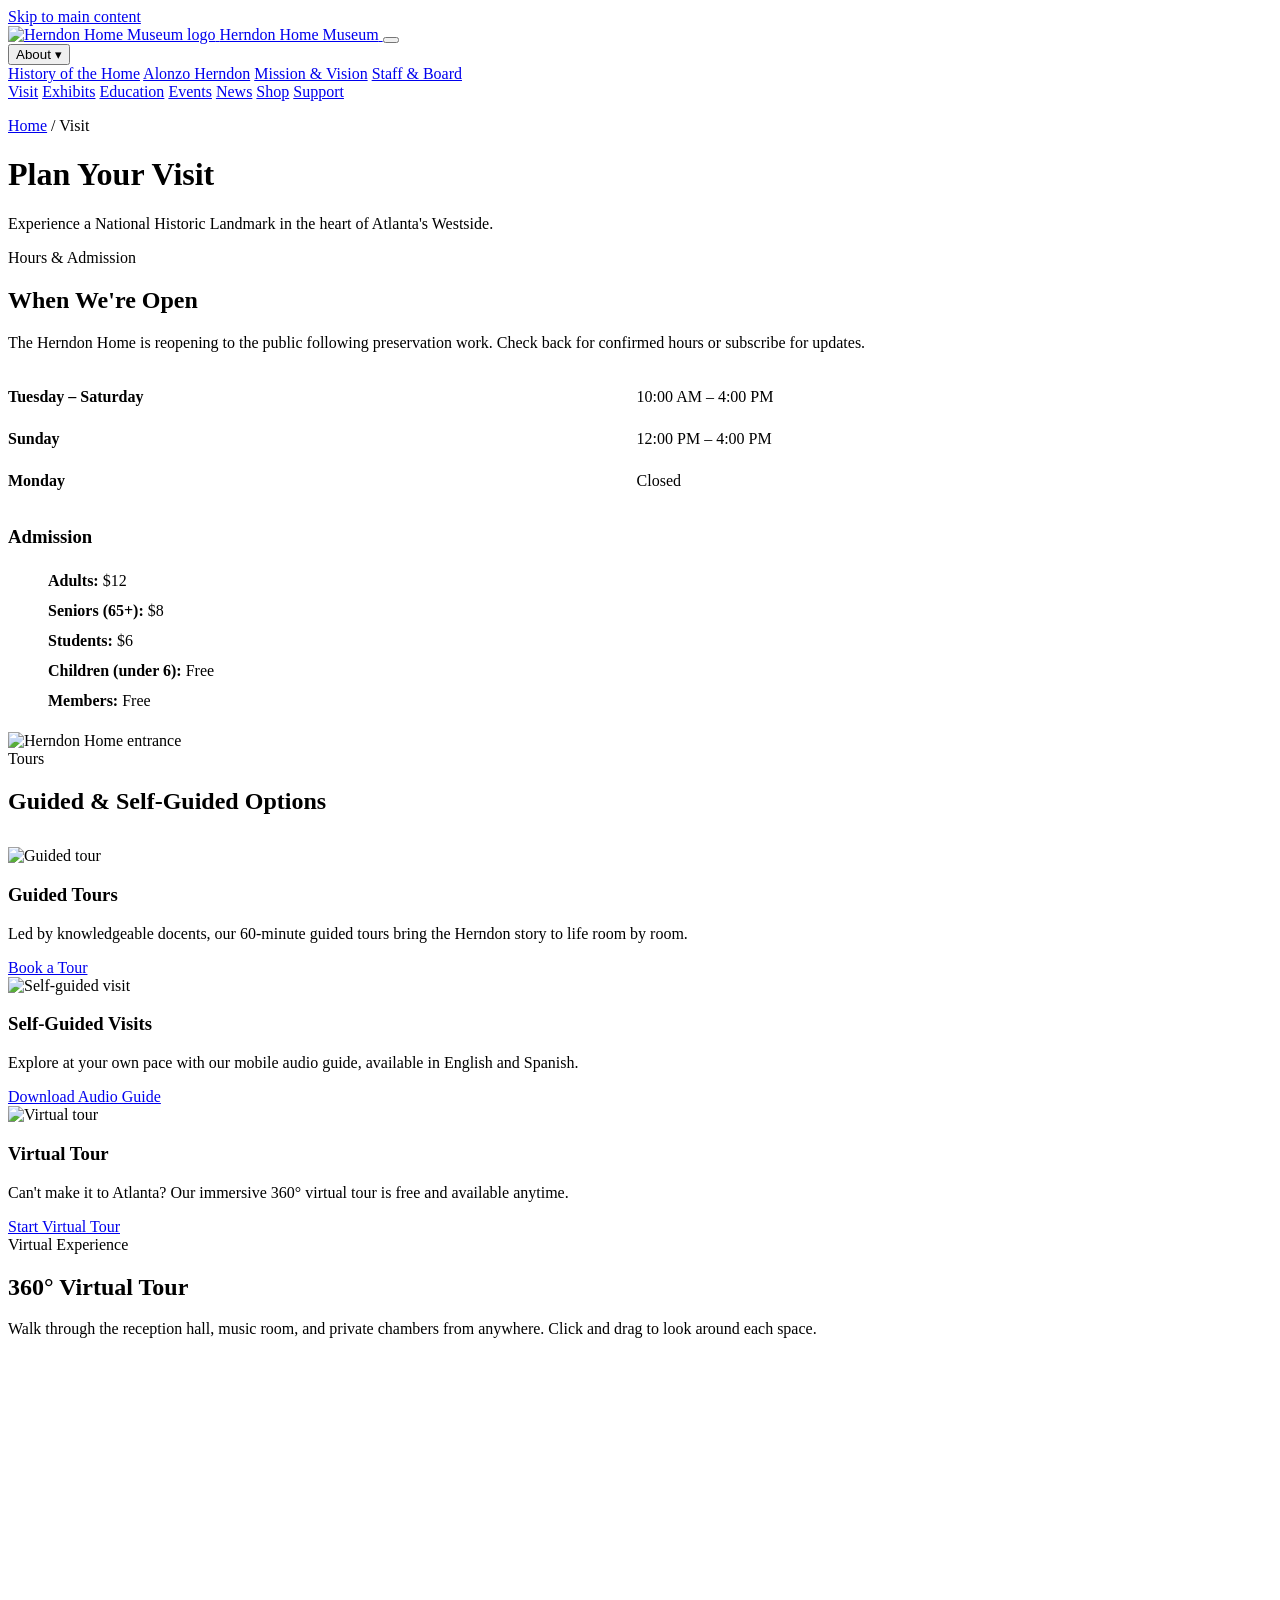
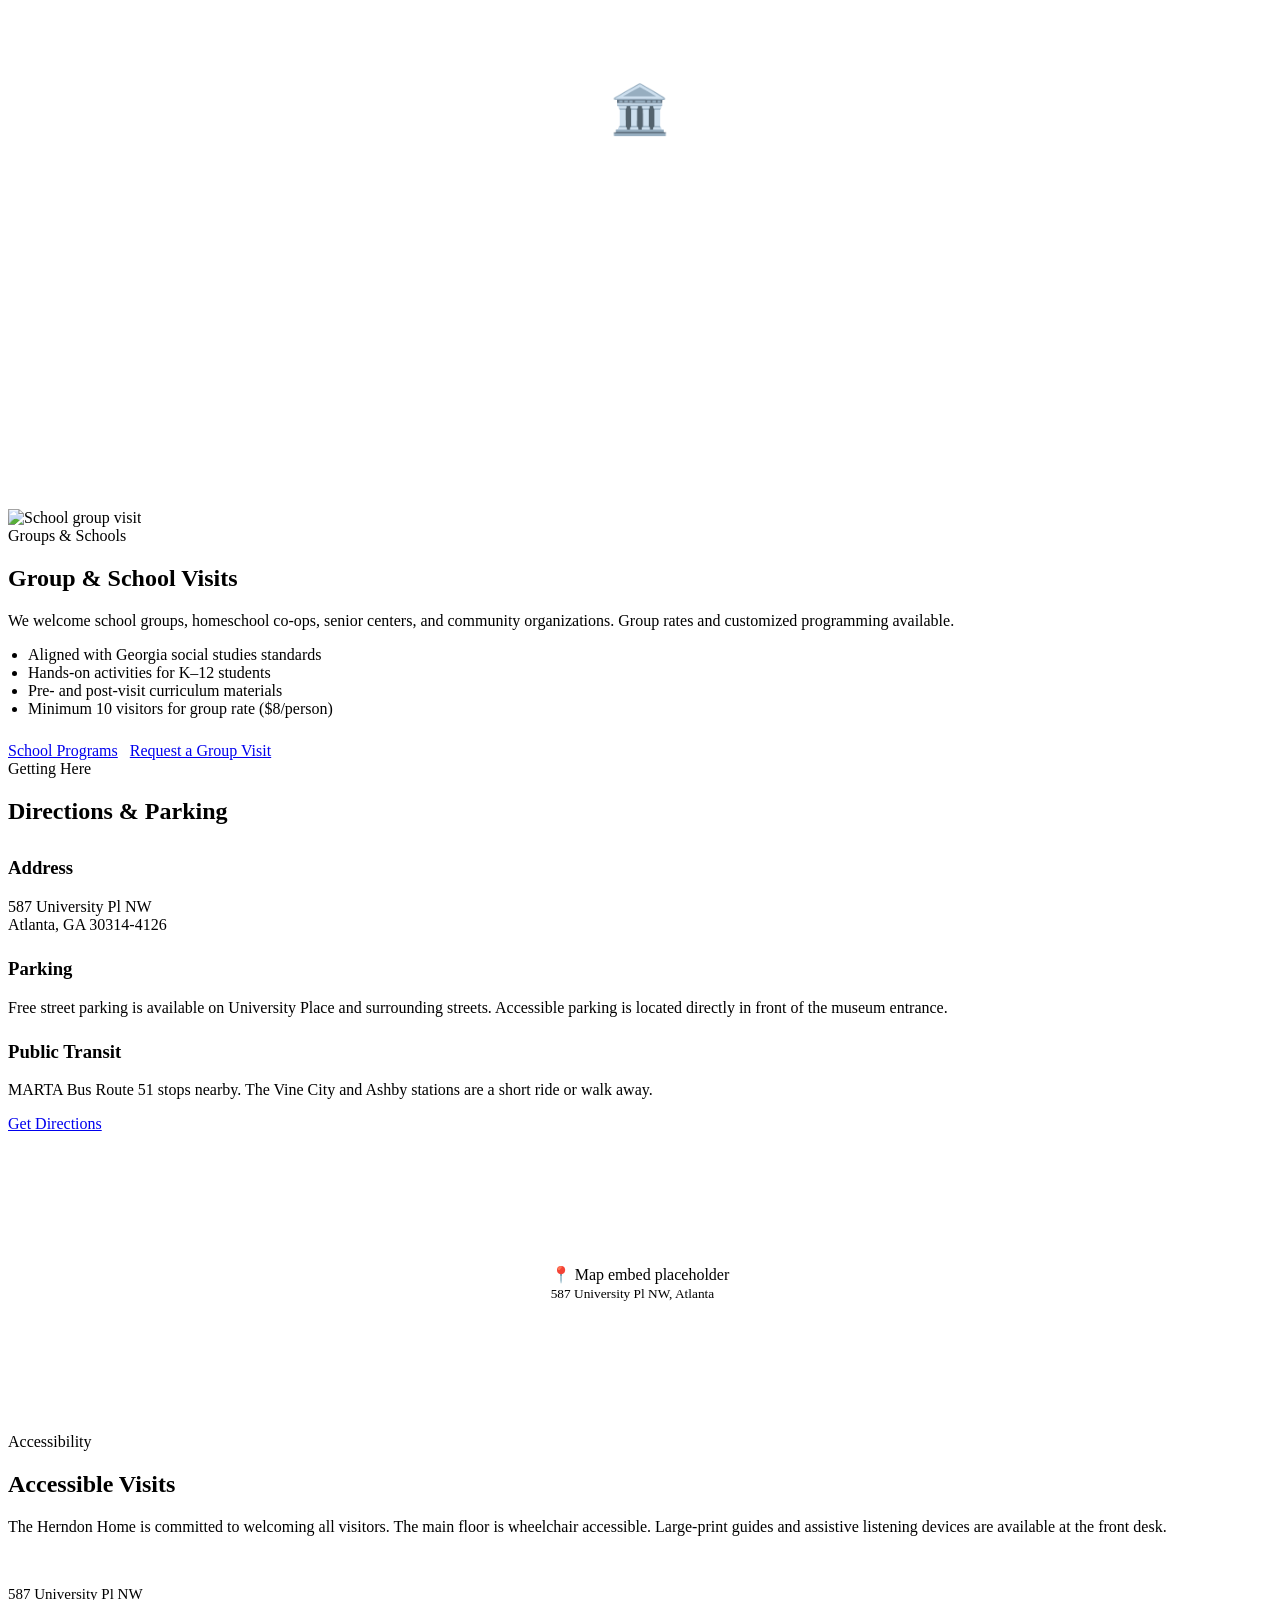
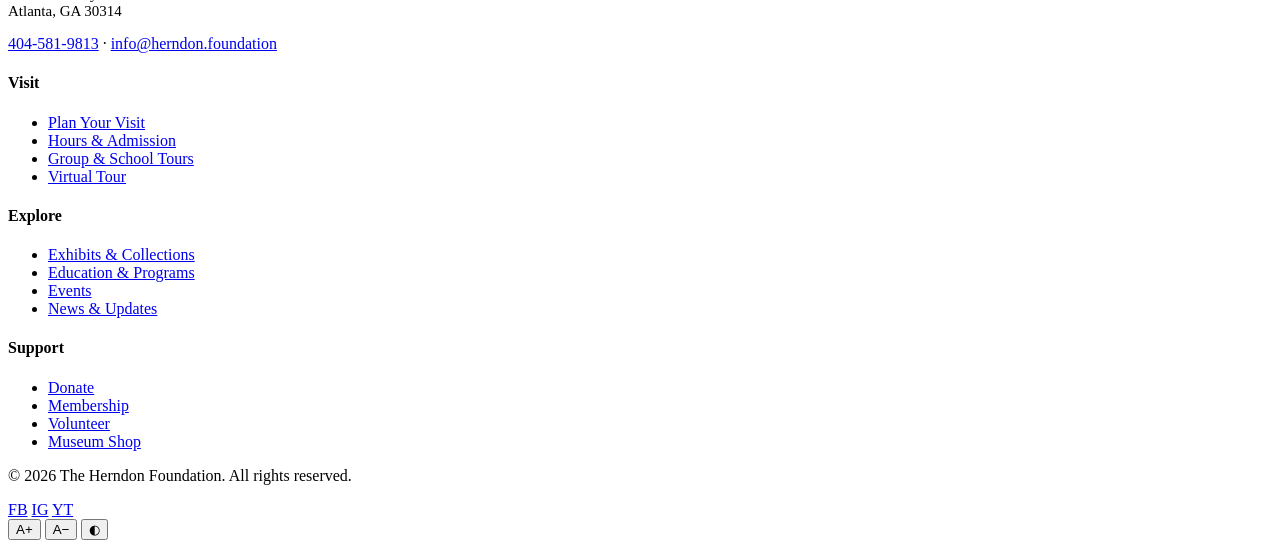
==== visit.html @ 499e90d8 "Add files via upload" ====
<!DOCTYPE html>
<html lang="en">
<head>
  <meta charset="UTF-8">
  <meta name="viewport" content="width=device-width, initial-scale=1.0">
  <meta name="description" content="Plan your visit to the Herndon Home Museum — hours, tours, directions, and group visit information.">
  <title>Plan Your Visit | Herndon Home Museum</title>
  <link rel="preconnect" href="https://fonts.googleapis.com">
  <link rel="preconnect" href="https://fonts.gstatic.com" crossorigin>
  <link href="https://fonts.googleapis.com/css2?family=Playfair+Display:wght@500;600;700&family=Source+Sans+3:wght@400;500;600;700&display=swap" rel="stylesheet">
  <link rel="stylesheet" href="css/style.css">
  <link rel="icon" href="images/logocopy.png" type="image/png">
</head>
<body>
  <a href="#main" class="skip-link">Skip to main content</a>

  <header class="site-header">
    <div class="container header-inner">
      <a href="index.html" class="logo">
        <img src="images/logocopy.png" alt="Herndon Home Museum logo">
        <span>Herndon Home Museum</span>
      </a>
      <button class="menu-toggle" aria-label="Open menu" aria-expanded="false">
        <span></span><span></span><span></span>
      </button>
      <nav class="main-nav" aria-label="Main navigation">
        <div class="nav-dropdown">
          <button aria-haspopup="true">About ▾</button>
          <div class="nav-dropdown-menu">
            <a href="about-history.html">History of the Home</a>
            <a href="about-alonzo.html">Alonzo Herndon</a>
            <a href="about-mission.html">Mission &amp; Vision</a>
            <a href="about-staff.html">Staff &amp; Board</a>
          </div>
        </div>
        <a href="visit.html" class="active">Visit</a>
        <a href="exhibits.html">Exhibits</a>
        <a href="education.html">Education</a>
        <a href="events.html">Events</a>
        <a href="news.html">News</a>
        <a href="shop.html">Shop</a>
        <a href="support.html" class="btn-donate">Support</a>
      </nav>
    </div>
  </header>

  <main id="main">
    <div class="page-hero">
      <div class="container">
        <p class="breadcrumb"><a href="index.html">Home</a> / Visit</p>
        <h1>Plan Your Visit</h1>
        <p>Experience a National Historic Landmark in the heart of Atlanta's Westside.</p>
      </div>
    </div>

    <section id="hours">
      <div class="container grid-2">
        <div>
          <span class="section-label">Hours &amp; Admission</span>
          <h2>When We're Open</h2>
          <p style="margin-bottom: 1.5rem;">The Herndon Home is reopening to the public following preservation work. Check back for confirmed hours or subscribe for updates.</p>
          <table style="width: 100%; border-collapse: collapse; margin-bottom: 1.5rem;">
            <tr style="border-bottom: 1px solid var(--cream-dark);">
              <td style="padding: 0.75rem 0; font-weight: 600;">Tuesday – Saturday</td>
              <td style="padding: 0.75rem 0;">10:00 AM – 4:00 PM</td>
            </tr>
            <tr style="border-bottom: 1px solid var(--cream-dark);">
              <td style="padding: 0.75rem 0; font-weight: 600;">Sunday</td>
              <td style="padding: 0.75rem 0;">12:00 PM – 4:00 PM</td>
            </tr>
            <tr>
              <td style="padding: 0.75rem 0; font-weight: 600;">Monday</td>
              <td style="padding: 0.75rem 0;">Closed</td>
            </tr>
          </table>
          <h3>Admission</h3>
          <ul style="list-style: none; margin-top: 0.75rem;">
            <li style="padding: 0.375rem 0;"><strong>Adults:</strong> $12</li>
            <li style="padding: 0.375rem 0;"><strong>Seniors (65+):</strong> $8</li>
            <li style="padding: 0.375rem 0;"><strong>Students:</strong> $6</li>
            <li style="padding: 0.375rem 0;"><strong>Children (under 6):</strong> Free</li>
            <li style="padding: 0.375rem 0;"><strong>Members:</strong> Free</li>
          </ul>
        </div>
        <div>
          <img src="images/doorway.png" alt="Herndon Home entrance" style="border-radius: var(--radius-lg); box-shadow: var(--shadow-lg);">
        </div>
      </div>
    </section>

    <section id="tours">
      <div class="container">
        <span class="section-label">Tours</span>
        <h2>Guided &amp; Self-Guided Options</h2>
        <div class="grid-3" style="margin-top: 2rem;">
          <div class="card">
            <div class="card-image"><img src="images/foyer.png" alt="Guided tour"></div>
            <div class="card-body">
              <h3>Guided Tours</h3>
              <p>Led by knowledgeable docents, our 60-minute guided tours bring the Herndon story to life room by room.</p>
              <a href="#" class="btn btn-secondary" style="width: 100%; justify-content: center;">Book a Tour</a>
            </div>
          </div>
          <div class="card">
            <div class="card-image"><img src="images/livingroom.png" alt="Self-guided visit"></div>
            <div class="card-body">
              <h3>Self-Guided Visits</h3>
              <p>Explore at your own pace with our mobile audio guide, available in English and Spanish.</p>
              <a href="#" class="btn btn-secondary" style="width: 100%; justify-content: center;">Download Audio Guide</a>
            </div>
          </div>
          <div class="card">
            <div class="card-image"><img src="images/musicroom.jpg" alt="Virtual tour"></div>
            <div class="card-body">
              <h3>Virtual Tour</h3>
              <p>Can't make it to Atlanta? Our immersive 360° virtual tour is free and available anytime.</p>
              <a href="#virtual-tour" class="btn btn-secondary" style="width: 100%; justify-content: center;">Start Virtual Tour</a>
            </div>
          </div>
        </div>
      </div>
    </section>

    <section id="virtual-tour" style="background: var(--cream-dark);">
      <div class="container">
        <span class="section-label">Virtual Experience</span>
        <h2>360° Virtual Tour</h2>
        <p class="lead" style="margin-bottom: 2rem;">Walk through the reception hall, music room, and private chambers from anywhere. Click and drag to look around each space.</p>
        <div style="background: var(--charcoal); border-radius: var(--radius-lg); aspect-ratio: 16/9; display: flex; align-items: center; justify-content: center; color: white; text-align: center; padding: 2rem;">
          <div>
            <p style="font-size: 3rem; margin-bottom: 1rem;">🏛️</p>
            <h3 style="color: white; margin-bottom: 0.5rem;">Virtual Tour Coming Soon</h3>
            <p style="opacity: 0.8; max-width: 400px;">We're building an immersive 360° experience. Sign up for updates to be first to explore.</p>
          </div>
        </div>
      </div>
    </section>

    <section id="groups">
      <div class="container grid-2">
        <div>
          <img src="images/diningroom.png" alt="School group visit" style="border-radius: var(--radius-lg); box-shadow: var(--shadow);">
        </div>
        <div>
          <span class="section-label">Groups &amp; Schools</span>
          <h2>Group &amp; School Visits</h2>
          <p style="margin-bottom: 1rem;">We welcome school groups, homeschool co-ops, senior centers, and community organizations. Group rates and customized programming available.</p>
          <ul style="margin-bottom: 1.5rem; padding-left: 1.25rem; color: var(--text-muted);">
            <li>Aligned with Georgia social studies standards</li>
            <li>Hands-on activities for K–12 students</li>
            <li>Pre- and post-visit curriculum materials</li>
            <li>Minimum 10 visitors for group rate ($8/person)</li>
          </ul>
          <a href="education.html" class="btn btn-primary">School Programs</a>
          <a href="mailto:info@herndon.foundation" class="btn btn-secondary" style="margin-left: 0.5rem;">Request a Group Visit</a>
        </div>
      </div>
    </section>

    <section id="directions" style="background: var(--white);">
      <div class="container">
        <span class="section-label">Getting Here</span>
        <h2>Directions &amp; Parking</h2>
        <div class="grid-2" style="margin-top: 2rem;">
          <div>
            <h3>Address</h3>
            <p style="margin: 0.75rem 0 1.5rem;">587 University Pl NW<br>Atlanta, GA 30314-4126</p>
            <h3>Parking</h3>
            <p style="margin: 0.75rem 0 1.5rem; color: var(--text-muted);">Free street parking is available on University Place and surrounding streets. Accessible parking is located directly in front of the museum entrance.</p>
            <h3>Public Transit</h3>
            <p style="color: var(--text-muted);">MARTA Bus Route 51 stops nearby. The Vine City and Ashby stations are a short ride or walk away.</p>
            <a href="https://maps.google.com/?q=587+University+Pl+NW+Atlanta+GA" target="_blank" rel="noopener" class="btn btn-primary" style="margin-top: 1.5rem;">Get Directions</a>
          </div>
          <div style="background: var(--cream-dark); border-radius: var(--radius-lg); min-height: 300px; display: flex; align-items: center; justify-content: center; color: var(--text-muted);">
            <p>📍 Map embed placeholder<br><small>587 University Pl NW, Atlanta</small></p>
          </div>
        </div>
      </div>
    </section>

    <section id="accessibility">
      <div class="container">
        <span class="section-label">Accessibility</span>
        <h2>Accessible Visits</h2>
        <p class="lead">The Herndon Home is committed to welcoming all visitors. The main floor is wheelchair accessible. Large-print guides and assistive listening devices are available at the front desk.</p>
      </div>
    </section>
  </main>

  <footer class="site-footer">
    <div class="container">
      <div class="footer-grid">
        <div>
          <a href="index.html" class="logo" style="color: white; margin-bottom: 1rem;">
            <img src="images/logo.png" alt="" style="height: 40px;">
            <span>Herndon Home Museum</span>
          </a>
          <p style="font-size: 0.9375rem; margin-top: 1rem;">587 University Pl NW<br>Atlanta, GA 30314</p>
          <p style="margin-top: 0.5rem;"><a href="tel:4045819813">404-581-9813</a> · <a href="mailto:info@herndon.foundation">info@herndon.foundation</a></p>
        </div>
        <div>
          <h4>Visit</h4>
          <ul>
            <li><a href="visit.html">Plan Your Visit</a></li>
            <li><a href="visit.html#hours">Hours &amp; Admission</a></li>
            <li><a href="visit.html#groups">Group &amp; School Tours</a></li>
            <li><a href="visit.html#virtual-tour">Virtual Tour</a></li>
          </ul>
        </div>
        <div>
          <h4>Explore</h4>
          <ul>
            <li><a href="exhibits.html">Exhibits &amp; Collections</a></li>
            <li><a href="education.html">Education &amp; Programs</a></li>
            <li><a href="events.html">Events</a></li>
            <li><a href="news.html">News &amp; Updates</a></li>
          </ul>
        </div>
        <div>
          <h4>Support</h4>
          <ul>
            <li><a href="support.html#donate">Donate</a></li>
            <li><a href="support.html#membership">Membership</a></li>
            <li><a href="support.html#volunteer">Volunteer</a></li>
            <li><a href="shop.html">Museum Shop</a></li>
          </ul>
        </div>
      </div>
      <div class="footer-bottom">
        <p>© 2026 The Herndon Foundation. All rights reserved.</p>
        <div class="social-links">
          <a href="#" aria-label="Facebook">FB</a>
          <a href="#" aria-label="Instagram">IG</a>
          <a href="#" aria-label="YouTube">YT</a>
        </div>
      </div>
    </div>
  </footer>

  <div class="a11y-toolbar" aria-label="Accessibility tools">
    <button data-action="font-up" title="Increase text size" aria-label="Increase text size">A+</button>
    <button data-action="font-down" title="Decrease text size" aria-label="Decrease text size">A−</button>
    <button data-action="contrast" title="Toggle contrast" aria-label="Toggle high contrast">◐</button>
  </div>

  <script src="js/main.js"></script>
</body>
</html>
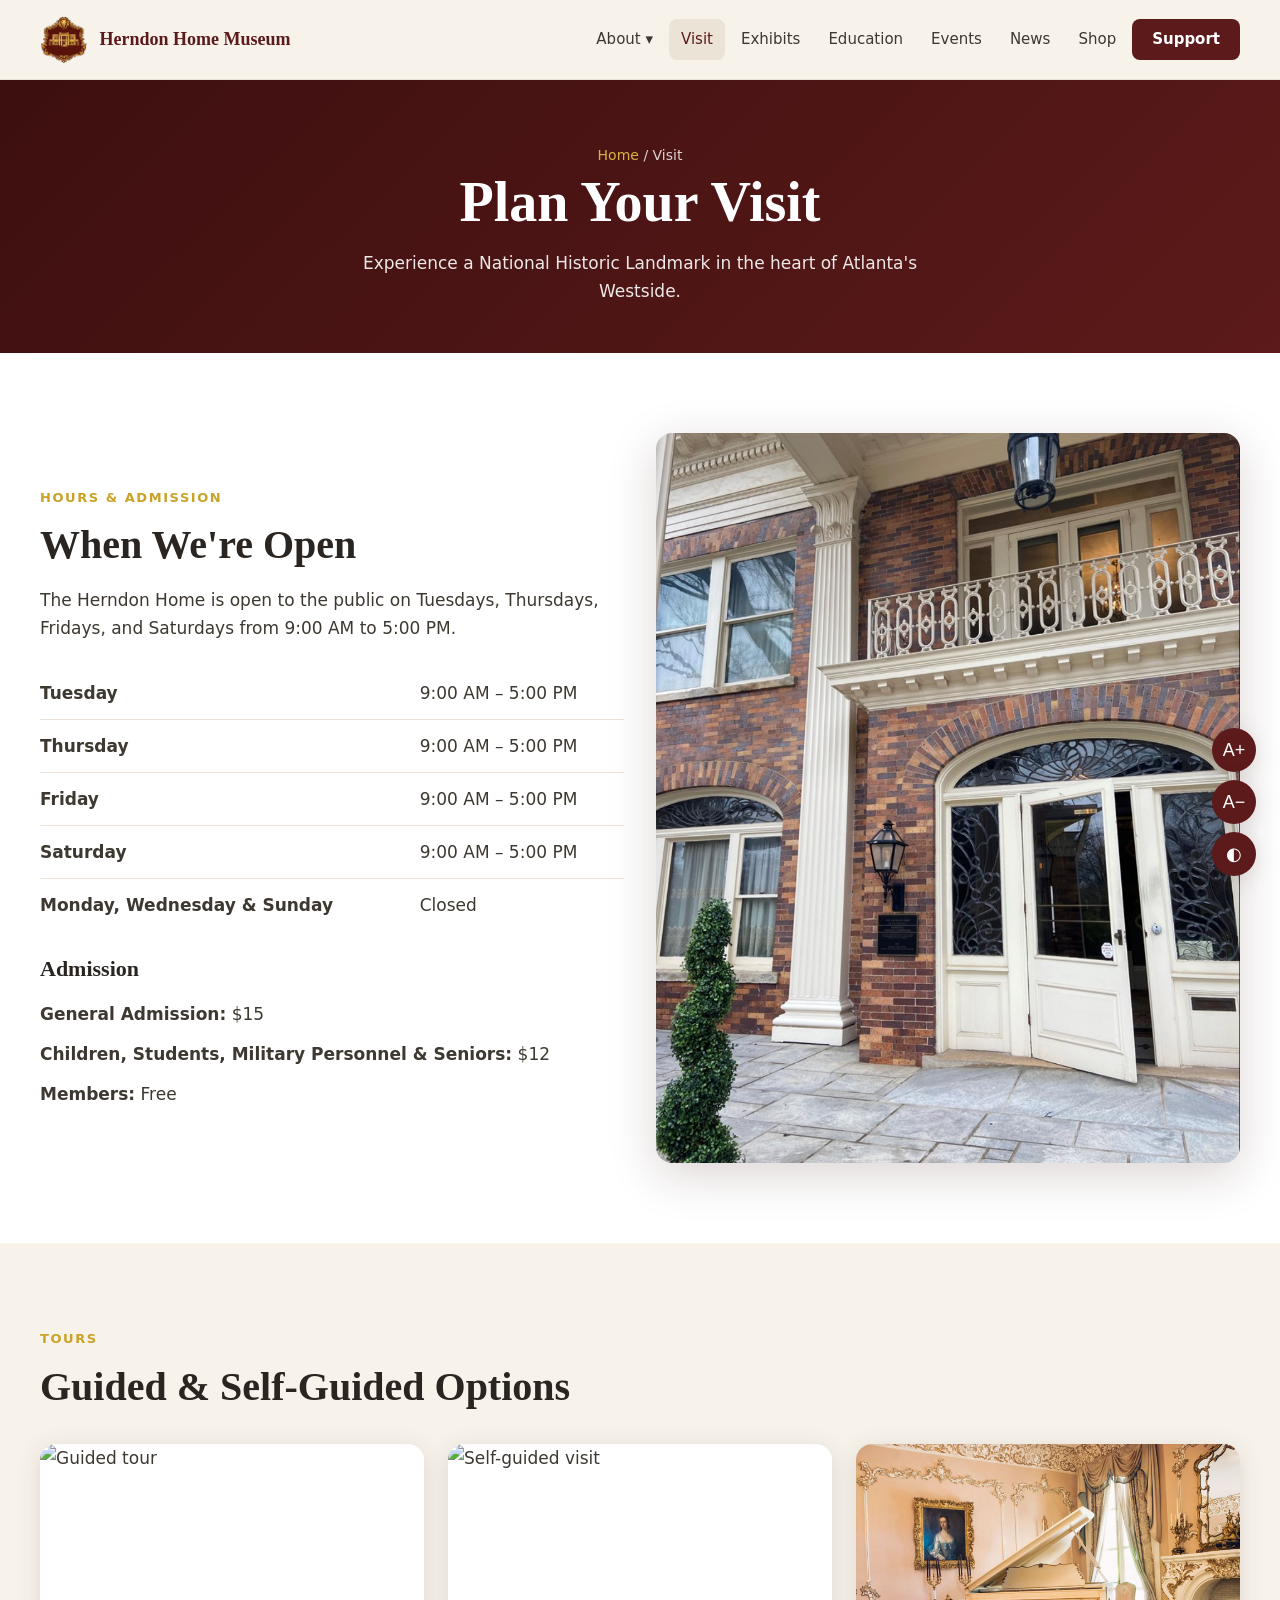
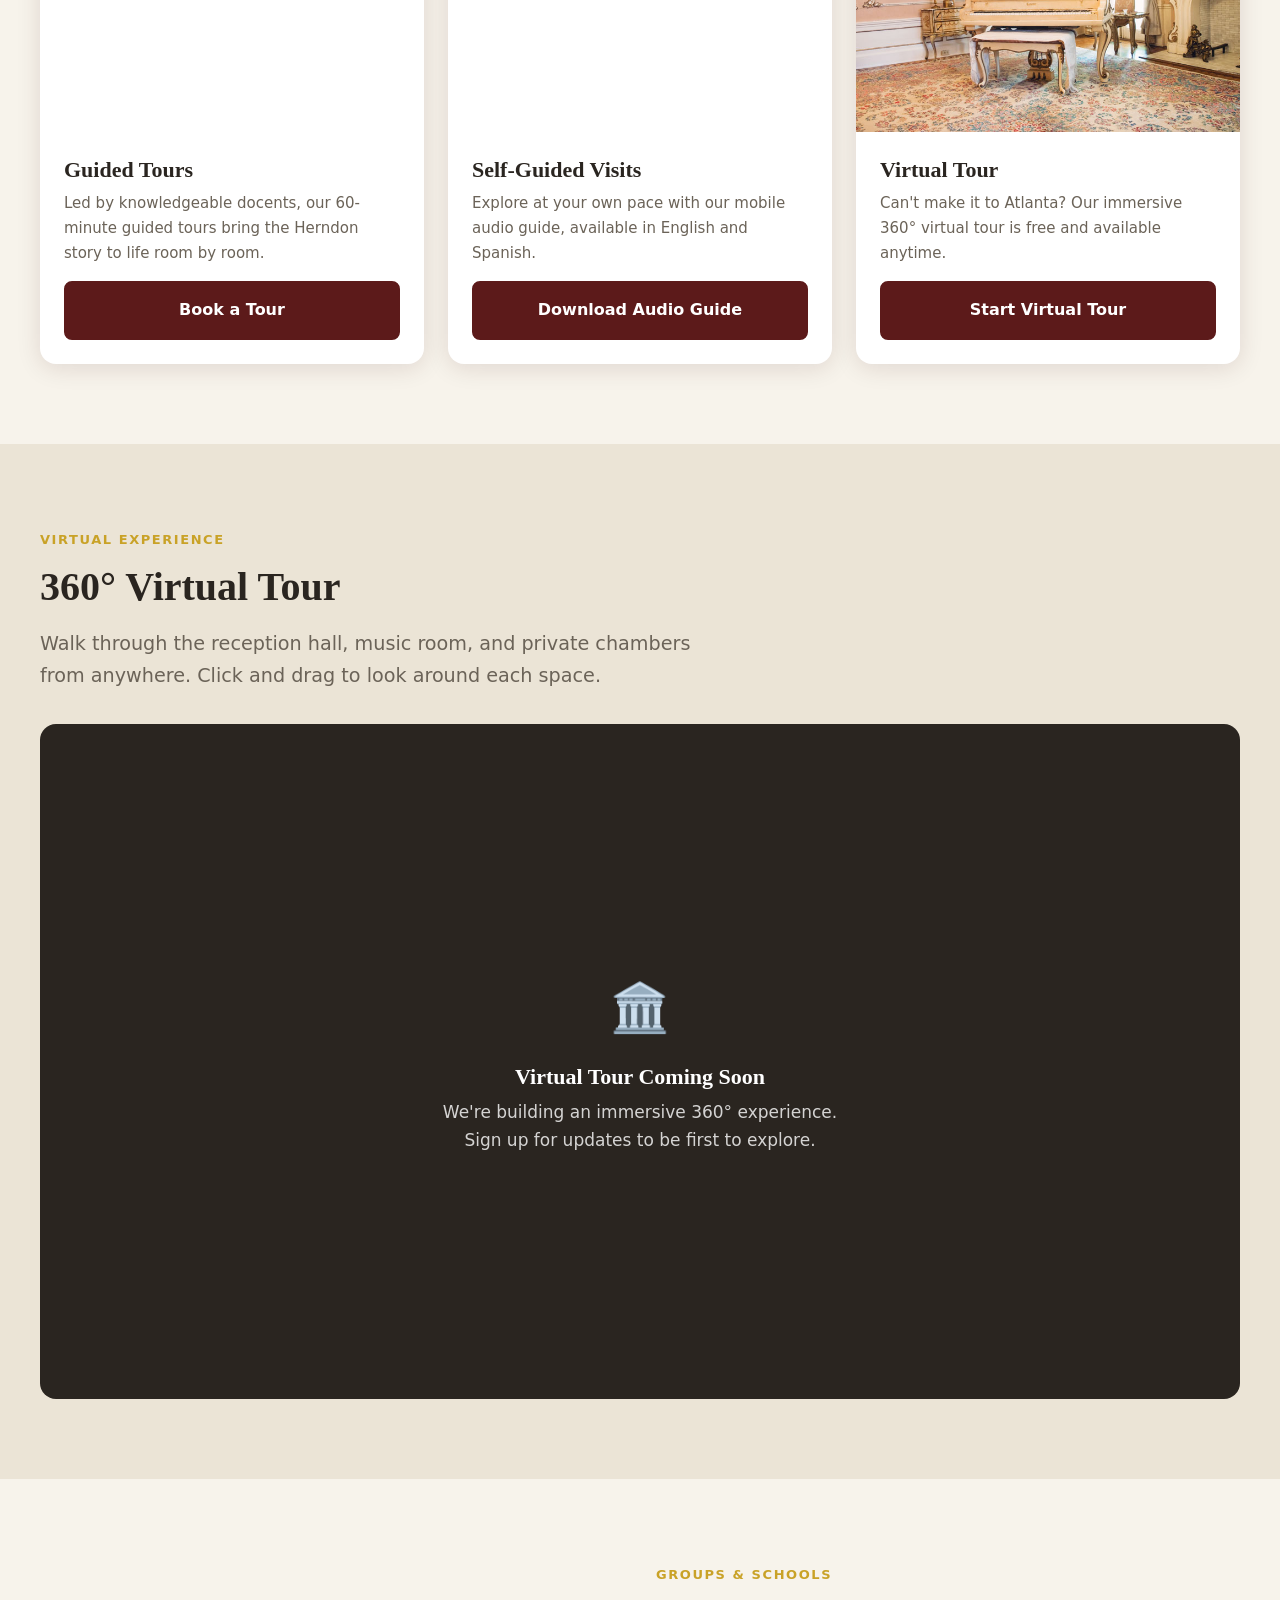
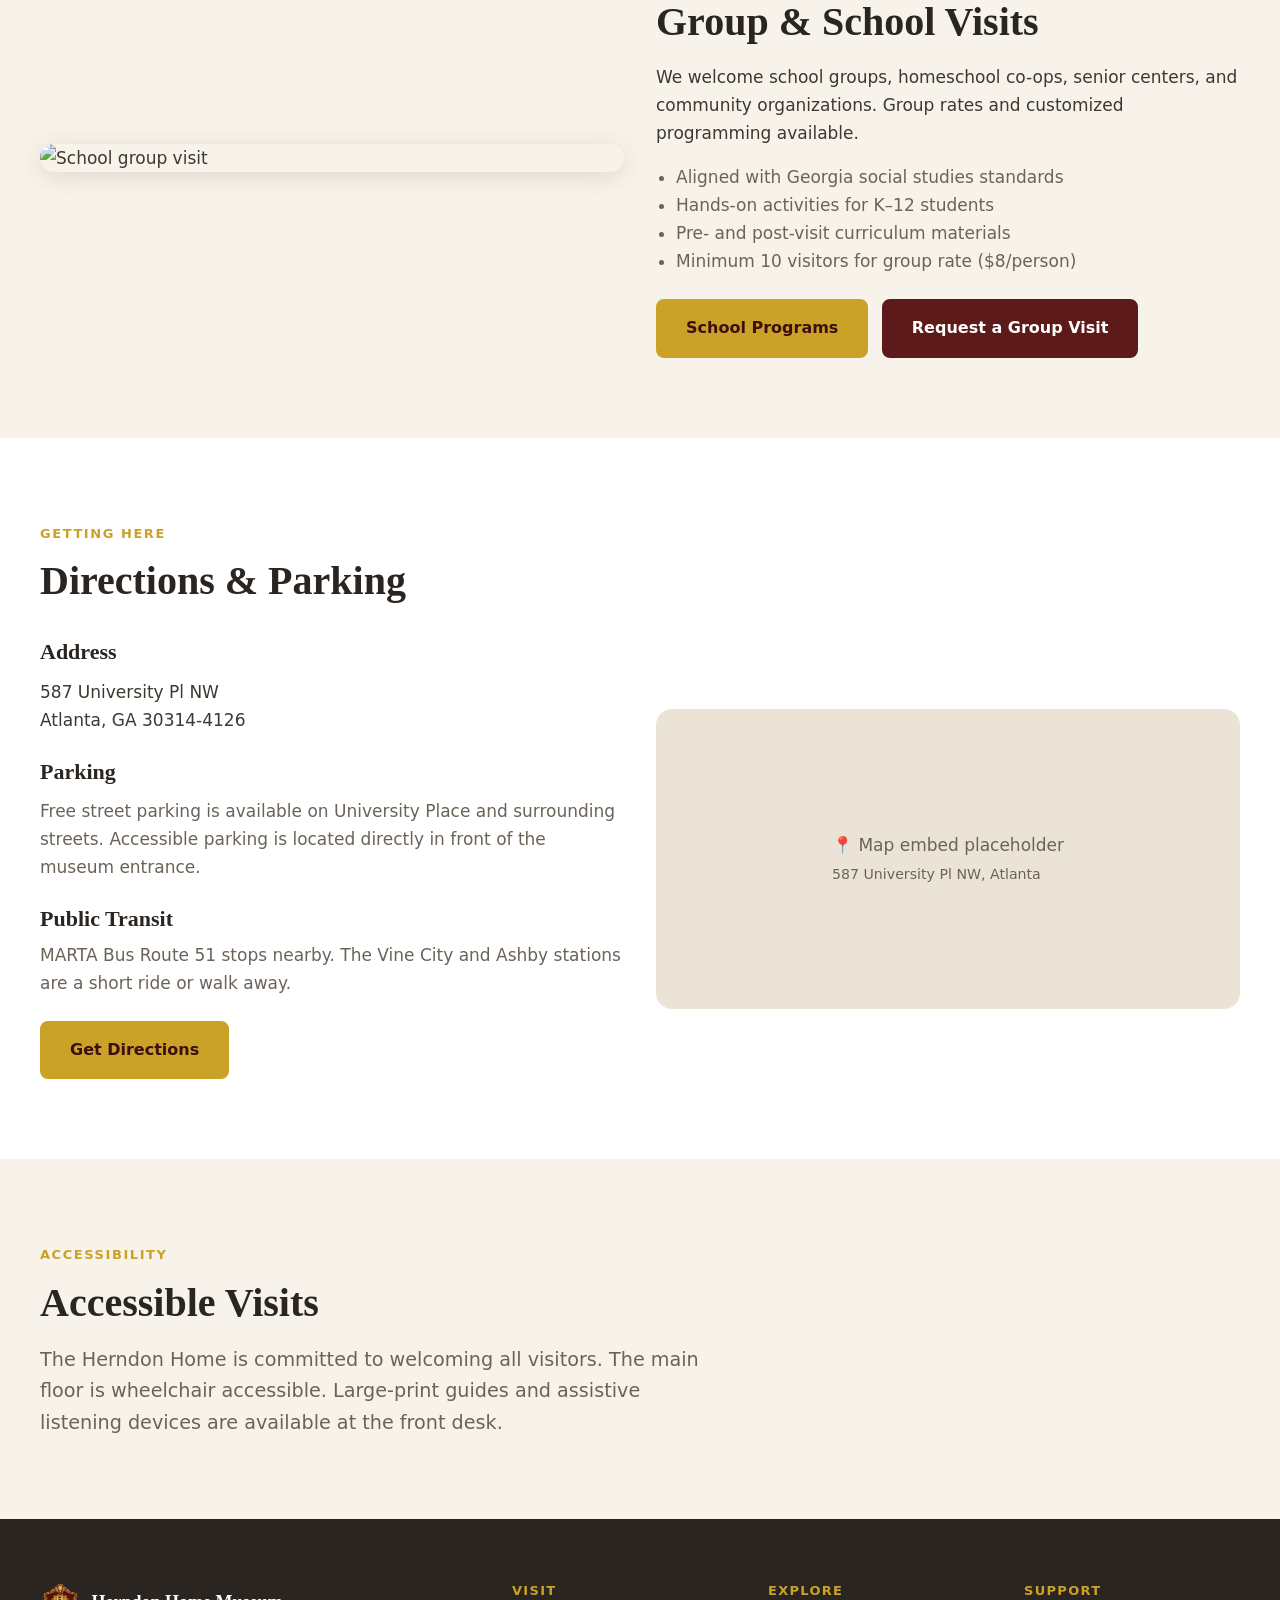
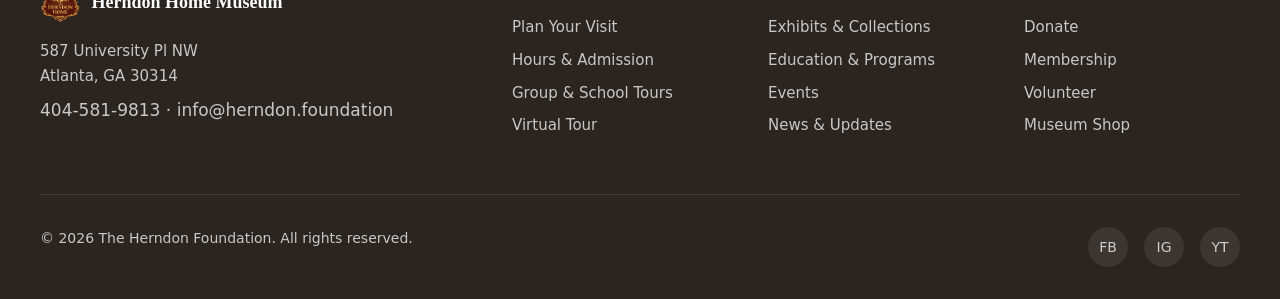
==== commit 7dbfb1a3: "Add files via upload HTML pages (edited) about-staff.html — new staff members, photos, intern last" ====
--- a/visit.html
+++ b/visit.html
@@ -58,27 +58,33 @@
         <div>
           <span class="section-label">Hours &amp; Admission</span>
           <h2>When We're Open</h2>
-          <p style="margin-bottom: 1.5rem;">The Herndon Home is reopening to the public following preservation work. Check back for confirmed hours or subscribe for updates.</p>
+          <p style="margin-bottom: 1.5rem;">The Herndon Home is open to the public on Tuesdays, Thursdays, Fridays, and Saturdays from 9:00 AM to 5:00 PM.</p>
           <table style="width: 100%; border-collapse: collapse; margin-bottom: 1.5rem;">
             <tr style="border-bottom: 1px solid var(--cream-dark);">
-              <td style="padding: 0.75rem 0; font-weight: 600;">Tuesday – Saturday</td>
-              <td style="padding: 0.75rem 0;">10:00 AM – 4:00 PM</td>
-            </tr>
-            <tr style="border-bottom: 1px solid var(--cream-dark);">
-              <td style="padding: 0.75rem 0; font-weight: 600;">Sunday</td>
-              <td style="padding: 0.75rem 0;">12:00 PM – 4:00 PM</td>
+              <td style="padding: 0.75rem 0; font-weight: 600;">Tuesday</td>
+              <td style="padding: 0.75rem 0;">9:00 AM – 5:00 PM</td>
+            </tr>
+            <tr style="border-bottom: 1px solid var(--cream-dark);">
+              <td style="padding: 0.75rem 0; font-weight: 600;">Thursday</td>
+              <td style="padding: 0.75rem 0;">9:00 AM – 5:00 PM</td>
+            </tr>
+            <tr style="border-bottom: 1px solid var(--cream-dark);">
+              <td style="padding: 0.75rem 0; font-weight: 600;">Friday</td>
+              <td style="padding: 0.75rem 0;">9:00 AM – 5:00 PM</td>
+            </tr>
+            <tr style="border-bottom: 1px solid var(--cream-dark);">
+              <td style="padding: 0.75rem 0; font-weight: 600;">Saturday</td>
+              <td style="padding: 0.75rem 0;">9:00 AM – 5:00 PM</td>
             </tr>
             <tr>
-              <td style="padding: 0.75rem 0; font-weight: 600;">Monday</td>
+              <td style="padding: 0.75rem 0; font-weight: 600;">Monday, Wednesday &amp; Sunday</td>
               <td style="padding: 0.75rem 0;">Closed</td>
             </tr>
           </table>
           <h3>Admission</h3>
           <ul style="list-style: none; margin-top: 0.75rem;">
-            <li style="padding: 0.375rem 0;"><strong>Adults:</strong> $12</li>
-            <li style="padding: 0.375rem 0;"><strong>Seniors (65+):</strong> $8</li>
-            <li style="padding: 0.375rem 0;"><strong>Students:</strong> $6</li>
-            <li style="padding: 0.375rem 0;"><strong>Children (under 6):</strong> Free</li>
+            <li style="padding: 0.375rem 0;"><strong>General Admission:</strong> $15</li>
+            <li style="padding: 0.375rem 0;"><strong>Children, Students, Military Personnel &amp; Seniors:</strong> $12</li>
             <li style="padding: 0.375rem 0;"><strong>Members:</strong> Free</li>
           </ul>
         </div>
--- a/css/style.css
+++ b/css/style.css
@@ -0,0 +1,805 @@
+/* Herndon Home Museum — Design System */
+:root {
+  --burgundy: #5c1a1a;
+  --burgundy-dark: #3d0f0f;
+  --burgundy-light: #7a2e2e;
+  --gold: #c9a227;
+  --gold-light: #e8c547;
+  --cream: #f7f3eb;
+  --cream-dark: #ebe4d6;
+  --charcoal: #2a2520;
+  --text: #3d3830;
+  --text-muted: #6b6358;
+  --white: #ffffff;
+  --kids-purple: #6b4c9a;
+  --kids-orange: #e87a3b;
+  --kids-teal: #2a9d8f;
+  --shadow: 0 4px 24px rgba(61, 15, 15, 0.12);
+  --shadow-lg: 0 12px 48px rgba(61, 15, 15, 0.18);
+  --radius: 8px;
+  --radius-lg: 16px;
+  --font-serif: "Playfair Display", Georgia, serif;
+  --font-sans: "Source Sans 3", system-ui, sans-serif;
+  --max-width: 1200px;
+  --header-height: 80px;
+}
+
+*, *::before, *::after { box-sizing: border-box; margin: 0; padding: 0; }
+
+html { scroll-behavior: smooth; }
+
+body {
+  font-family: var(--font-sans);
+  font-size: 1.0625rem;
+  line-height: 1.65;
+  color: var(--text);
+  background: var(--cream);
+}
+
+img { max-width: 100%; height: auto; display: block; }
+a { color: var(--burgundy); text-decoration: none; transition: color 0.2s; }
+a:hover { color: var(--gold); }
+
+.skip-link {
+  position: absolute;
+  top: -100%;
+  left: 1rem;
+  background: var(--gold);
+  color: var(--burgundy-dark);
+  padding: 0.5rem 1rem;
+  z-index: 9999;
+  font-weight: 600;
+}
+.skip-link:focus { top: 1rem; }
+
+/* Typography */
+h1, h2, h3, h4 {
+  font-family: var(--font-serif);
+  font-weight: 600;
+  line-height: 1.25;
+  color: var(--charcoal);
+}
+
+h1 { font-size: clamp(2.25rem, 5vw, 3.5rem); }
+h2 { font-size: clamp(1.75rem, 3.5vw, 2.5rem); margin-bottom: 1rem; }
+h3 { font-size: 1.375rem; margin-bottom: 0.5rem; }
+
+.lead { font-size: 1.2rem; color: var(--text-muted); max-width: 42rem; }
+
+.section-label {
+  display: inline-block;
+  font-size: 0.8125rem;
+  font-weight: 700;
+  letter-spacing: 0.12em;
+  text-transform: uppercase;
+  color: var(--gold);
+  margin-bottom: 0.75rem;
+}
+
+/* Layout */
+.container {
+  width: min(100% - 2rem, var(--max-width));
+  margin-inline: auto;
+}
+
+section { padding: 5rem 0; }
+section:nth-child(even):not(.spotlight) { background: var(--white); }
+
+/* Header */
+.site-header {
+  position: sticky;
+  top: 0;
+  z-index: 1000;
+  background: rgba(247, 243, 235, 0.95);
+  backdrop-filter: blur(12px);
+  border-bottom: 1px solid var(--cream-dark);
+  height: var(--header-height);
+}
+
+.header-inner {
+  display: flex;
+  align-items: center;
+  justify-content: space-between;
+  height: 100%;
+  gap: 1rem;
+}
+
+.logo {
+  display: flex;
+  align-items: center;
+  gap: 0.75rem;
+  font-family: var(--font-serif);
+  font-size: 1.125rem;
+  font-weight: 600;
+  color: var(--burgundy);
+}
+.logo img { height: 48px; width: auto; }
+.logo:hover { color: var(--burgundy-dark); }
+
+.main-nav { display: flex; align-items: center; gap: 0.25rem; }
+
+.main-nav a {
+  padding: 0.5rem 0.75rem;
+  font-size: 0.9375rem;
+  font-weight: 500;
+  color: var(--text);
+  border-radius: var(--radius);
+}
+.main-nav a:hover,
+.main-nav a.active { color: var(--burgundy); background: var(--cream-dark); }
+
+.nav-dropdown { position: relative; }
+.nav-dropdown > button {
+  background: none;
+  border: none;
+  font: inherit;
+  font-size: 0.9375rem;
+  font-weight: 500;
+  color: var(--text);
+  padding: 0.5rem 0.75rem;
+  cursor: pointer;
+  border-radius: var(--radius);
+  display: flex;
+  align-items: center;
+  gap: 0.25rem;
+}
+.nav-dropdown > button:hover { color: var(--burgundy); background: var(--cream-dark); }
+.nav-dropdown-menu {
+  display: none;
+  position: absolute;
+  top: 100%;
+  left: 0;
+  min-width: 220px;
+  background: var(--white);
+  border-radius: var(--radius);
+  box-shadow: var(--shadow-lg);
+  padding: 0.5rem;
+  border: 1px solid var(--cream-dark);
+}
+.nav-dropdown:hover .nav-dropdown-menu,
+.nav-dropdown.open .nav-dropdown-menu { display: block; }
+.nav-dropdown-menu a {
+  display: block;
+  padding: 0.625rem 1rem;
+  border-radius: calc(var(--radius) - 2px);
+}
+
+.btn-donate {
+  background: var(--burgundy) !important;
+  color: var(--white) !important;
+  padding: 0.5rem 1.25rem !important;
+  border-radius: var(--radius) !important;
+  font-weight: 600 !important;
+}
+.btn-donate:hover { background: var(--burgundy-dark) !important; color: var(--gold-light) !important; }
+
+.menu-toggle {
+  display: none;
+  background: none;
+  border: none;
+  cursor: pointer;
+  padding: 0.5rem;
+}
+.menu-toggle span {
+  display: block;
+  width: 24px;
+  height: 2px;
+  background: var(--charcoal);
+  margin: 5px 0;
+  transition: 0.3s;
+}
+
+/* Hero */
+.hero {
+  position: relative;
+  min-height: 85vh;
+  display: flex;
+  align-items: center;
+  color: var(--white);
+  overflow: hidden;
+  padding: 0;
+}
+
+.hero-bg {
+  position: absolute;
+  inset: 0;
+  background: linear-gradient(135deg, var(--burgundy-dark) 0%, var(--burgundy) 50%, #4a1520 100%);
+  z-index: 0;
+}
+.hero-bg img {
+  width: 100%;
+  height: 100%;
+  object-fit: cover;
+  opacity: 0.35;
+}
+.hero-bg::after {
+  content: "";
+  position: absolute;
+  inset: 0;
+  background: linear-gradient(to top, rgba(61,15,15,0.85) 0%, rgba(61,15,15,0.3) 60%, transparent 100%);
+}
+
+.hero-inner {
+  position: relative;
+  z-index: 1;
+  display: flex;
+  align-items: center;
+  gap: clamp(2rem, 5vw, 4rem);
+  padding: 6rem 0 4rem;
+}
+.hero-logo {
+  flex-shrink: 0;
+}
+.hero-logo img {
+  width: clamp(140px, 18vw, 260px);
+  height: auto;
+  filter: drop-shadow(0 8px 32px rgba(0, 0, 0, 0.35));
+}
+.hero-content {
+  position: relative;
+  z-index: 1;
+  flex: 1;
+  min-width: 0;
+  max-width: 720px;
+}
+.hero-tagline {
+  font-family: var(--font-serif);
+  font-size: clamp(2.5rem, 6vw, 4rem);
+  font-weight: 700;
+  line-height: 1.1;
+  margin-bottom: 1.25rem;
+  color: var(--white);
+}
+.hero-sub {
+  font-size: 1.25rem;
+  opacity: 0.92;
+  margin-bottom: 2rem;
+  max-width: 540px;
+  color: var(--white);
+}
+.hero .section-label { color: var(--gold-light); }
+
+.hero-cta { display: flex; flex-wrap: wrap; gap: 1rem; }
+
+/* Buttons */
+.btn {
+  display: inline-flex;
+  align-items: center;
+  gap: 0.5rem;
+  padding: 0.875rem 1.75rem;
+  font-size: 1rem;
+  font-weight: 600;
+  border-radius: var(--radius);
+  border: 2px solid transparent;
+  cursor: pointer;
+  transition: all 0.2s;
+  font-family: inherit;
+}
+.btn-primary {
+  background: var(--gold);
+  color: var(--burgundy-dark);
+  border-color: var(--gold);
+}
+.btn-primary:hover {
+  background: var(--gold-light);
+  border-color: var(--gold-light);
+  color: var(--burgundy-dark);
+}
+.btn-outline {
+  background: transparent;
+  color: var(--white);
+  border-color: rgba(255,255,255,0.6);
+}
+.btn-outline:hover {
+  background: rgba(255,255,255,0.12);
+  border-color: var(--white);
+  color: var(--white);
+}
+.btn-secondary {
+  background: var(--burgundy);
+  color: var(--white);
+  border-color: var(--burgundy);
+}
+.btn-secondary:hover {
+  background: var(--burgundy-dark);
+  border-color: var(--burgundy-dark);
+  color: var(--gold-light);
+}
+
+/* Cards & Grid */
+.grid-2 { display: grid; grid-template-columns: repeat(2, 1fr); gap: 2rem; align-items: center; }
+.grid-3 { display: grid; grid-template-columns: repeat(3, 1fr); gap: 1.5rem; }
+.grid-4 { display: grid; grid-template-columns: repeat(4, 1fr); gap: 1.5rem; }
+
+.card {
+  background: var(--white);
+  border-radius: var(--radius-lg);
+  overflow: hidden;
+  box-shadow: var(--shadow);
+  transition: transform 0.25s, box-shadow 0.25s;
+}
+.card:hover { transform: translateY(-4px); box-shadow: var(--shadow-lg); }
+.card-image { aspect-ratio: 4/3; overflow: hidden; }
+.card-image img { width: 100%; height: 100%; object-fit: cover; }
+.card-body { padding: 1.5rem; }
+.card-body p { color: var(--text-muted); font-size: 0.9375rem; margin-bottom: 1rem; }
+
+.highlight-card {
+  text-align: center;
+  padding: 2rem 1.5rem;
+  background: var(--white);
+  border-radius: var(--radius-lg);
+  box-shadow: var(--shadow);
+  border-top: 4px solid var(--gold);
+}
+.highlight-card .icon {
+  width: 56px;
+  height: 56px;
+  margin: 0 auto 1rem;
+  background: var(--cream);
+  border-radius: 50%;
+  display: flex;
+  align-items: center;
+  justify-content: center;
+  font-size: 1.5rem;
+}
+
+/* Family intro */
+.family-grid {
+  display: grid;
+  grid-template-columns: repeat(4, 1fr);
+  gap: 1.5rem;
+  margin-top: 2.5rem;
+}
+.family-member {
+  text-align: center;
+  padding: 1.5rem 1rem;
+  background: var(--white);
+  border-radius: var(--radius-lg);
+  box-shadow: var(--shadow);
+}
+.family-member img {
+  width: 100px;
+  height: 100px;
+  object-fit: cover;
+  border-radius: 50%;
+  margin: 0 auto 1rem;
+  border: 3px solid var(--gold);
+}
+.family-member h3 { font-size: 1.125rem; }
+.family-member p { font-size: 0.875rem; color: var(--text-muted); }
+
+.trustee-member {
+  text-align: center;
+  padding: 1.75rem 1.25rem;
+  background: var(--white);
+  border-radius: var(--radius-lg);
+  box-shadow: var(--shadow);
+}
+.trustee-member img {
+  width: 160px;
+  height: 160px;
+  object-fit: cover;
+  object-position: top center;
+  border-radius: 50%;
+  margin: 0 auto 1.25rem;
+  border: 3px solid var(--gold);
+}
+.trustee-member h3 { font-size: 1.125rem; margin-bottom: 0.25rem; }
+.trustee-member p { font-size: 0.875rem; color: var(--text-muted); }
+
+.staff-grid { margin-inline: auto; }
+
+/* Kids Corner */
+.kids-section {
+  background: linear-gradient(135deg, #f0e8ff 0%, #fff5eb 50%, #e8f8f5 100%);
+  padding: 5rem 0;
+  position: relative;
+  overflow: hidden;
+}
+.kids-section::before {
+  content: "✦";
+  position: absolute;
+  font-size: 8rem;
+  opacity: 0.06;
+  top: 2rem;
+  right: 5%;
+  color: var(--kids-purple);
+}
+.kids-badge {
+  display: inline-flex;
+  align-items: center;
+  gap: 0.5rem;
+  background: var(--kids-orange);
+  color: white;
+  font-weight: 700;
+  font-size: 0.8125rem;
+  letter-spacing: 0.08em;
+  text-transform: uppercase;
+  padding: 0.375rem 1rem;
+  border-radius: 999px;
+  margin-bottom: 1rem;
+}
+.kids-video-wrap {
+  position: relative;
+  border-radius: var(--radius-lg);
+  overflow: hidden;
+  box-shadow: var(--shadow-lg);
+  background: var(--charcoal);
+  aspect-ratio: 16/9;
+}
+.kids-video-wrap video {
+  width: 100%;
+  height: 100%;
+  object-fit: cover;
+}
+.kids-video-placeholder {
+  display: flex;
+  flex-direction: column;
+  align-items: center;
+  justify-content: center;
+  height: 100%;
+  min-height: 320px;
+  background: linear-gradient(135deg, var(--kids-purple), var(--kids-teal));
+  color: white;
+  text-align: center;
+  padding: 2rem;
+}
+.kids-video-placeholder .play-btn {
+  width: 80px;
+  height: 80px;
+  border-radius: 50%;
+  background: rgba(255,255,255,0.25);
+  border: 3px solid white;
+  display: flex;
+  align-items: center;
+  justify-content: center;
+  font-size: 2rem;
+  margin-bottom: 1rem;
+  cursor: pointer;
+  transition: transform 0.2s;
+}
+.kids-video-placeholder .play-btn:hover { transform: scale(1.08); }
+.kids-activities {
+  display: grid;
+  grid-template-columns: repeat(3, 1fr);
+  gap: 1rem;
+  margin-top: 2rem;
+}
+.kids-activity {
+  background: white;
+  border-radius: var(--radius);
+  padding: 1.25rem;
+  text-align: center;
+  border: 2px dashed var(--kids-teal);
+}
+.kids-activity span { font-size: 2rem; display: block; margin-bottom: 0.5rem; }
+
+/* Object of the Month */
+section.spotlight {
+  background: var(--burgundy-dark);
+  color: var(--white);
+  padding: 5rem 0;
+}
+section.spotlight.spotlight--gray {
+  background: #3d3d3d;
+}
+.spotlight-grid {
+  display: grid;
+  grid-template-columns: 1fr 1fr;
+  gap: 2rem;
+  align-items: stretch;
+}
+.spotlight h2,
+.spotlight h3 { color: var(--white); }
+.spotlight .section-label { color: var(--gold-light); }
+.spotlight .lead { color: rgba(255, 255, 255, 0.9); max-width: none; }
+.spotlight p { color: rgba(255, 255, 255, 0.88); }
+.spotlight-content { display: flex; flex-direction: column; justify-content: center; }
+.spotlight-image {
+  border-radius: var(--radius-lg);
+  overflow: hidden;
+  box-shadow: var(--shadow-lg);
+  border: 4px solid var(--gold);
+  height: 100%;
+  min-height: 280px;
+}
+.spotlight-image img {
+  width: 100%;
+  height: 100%;
+  object-fit: cover;
+}
+
+.public-programs { align-items: stretch; }
+.public-programs-media {
+  min-height: 100%;
+  display: flex;
+}
+.public-programs-media img { min-height: 320px; }
+
+/* Timeline */
+.timeline {
+  position: relative;
+  padding-left: 2rem;
+  border-left: 3px solid var(--gold);
+  margin-top: 2rem;
+}
+.timeline-item {
+  position: relative;
+  padding-bottom: 2rem;
+  padding-left: 1.5rem;
+}
+.timeline-item::before {
+  content: "";
+  position: absolute;
+  left: -2rem;
+  top: 0.35rem;
+  width: 14px;
+  height: 14px;
+  background: var(--gold);
+  border-radius: 50%;
+  transform: translateX(-50%);
+  margin-left: -1.5px;
+}
+.timeline-year {
+  font-family: var(--font-serif);
+  font-size: 1.25rem;
+  font-weight: 700;
+  color: var(--burgundy);
+}
+
+/* Events calendar */
+.event-card {
+  display: flex;
+  gap: 1.25rem;
+  background: var(--white);
+  border-radius: var(--radius-lg);
+  padding: 1.25rem;
+  box-shadow: var(--shadow);
+  margin-bottom: 1rem;
+}
+.event-date {
+  flex-shrink: 0;
+  width: 72px;
+  text-align: center;
+  background: var(--burgundy);
+  color: white;
+  border-radius: var(--radius);
+  padding: 0.75rem 0.5rem;
+}
+.event-date .month { font-size: 0.75rem; text-transform: uppercase; letter-spacing: 0.05em; }
+.event-date .day { font-size: 1.75rem; font-weight: 700; font-family: var(--font-serif); line-height: 1; }
+
+/* Forms */
+.form-group { margin-bottom: 1.25rem; }
+.form-group label {
+  display: block;
+  font-weight: 600;
+  margin-bottom: 0.375rem;
+  font-size: 0.9375rem;
+}
+.form-group input,
+.form-group select,
+.form-group textarea {
+  width: 100%;
+  padding: 0.75rem 1rem;
+  border: 1px solid var(--cream-dark);
+  border-radius: var(--radius);
+  font: inherit;
+  background: var(--white);
+}
+.form-group input:focus,
+.form-group textarea:focus {
+  outline: 2px solid var(--gold);
+  border-color: var(--gold);
+}
+
+/* Newsletter bar */
+.newsletter-bar {
+  background: var(--burgundy);
+  color: white;
+  padding: 3rem 0;
+}
+.newsletter-bar h2 { color: white; margin-bottom: 0.5rem; }
+.newsletter-form {
+  display: flex;
+  gap: 0.75rem;
+  flex-wrap: wrap;
+  margin-top: 1.5rem;
+}
+.newsletter-form input {
+  flex: 1;
+  min-width: 220px;
+  padding: 0.875rem 1rem;
+  border: none;
+  border-radius: var(--radius);
+  font: inherit;
+}
+
+/* Footer */
+.site-footer {
+  background: var(--charcoal);
+  color: rgba(255,255,255,0.75);
+  padding: 4rem 0 2rem;
+}
+.footer-grid {
+  display: grid;
+  grid-template-columns: 2fr 1fr 1fr 1fr;
+  gap: 2.5rem;
+  margin-bottom: 3rem;
+}
+.site-footer h4 {
+  color: var(--gold);
+  font-family: var(--font-sans);
+  font-size: 0.8125rem;
+  font-weight: 700;
+  letter-spacing: 0.1em;
+  text-transform: uppercase;
+  margin-bottom: 1rem;
+}
+.site-footer a { color: rgba(255,255,255,0.75); }
+.site-footer a:hover { color: var(--gold-light); }
+.site-footer ul { list-style: none; }
+.site-footer li { margin-bottom: 0.5rem; font-size: 0.9375rem; }
+.footer-bottom {
+  border-top: 1px solid rgba(255,255,255,0.1);
+  padding-top: 2rem;
+  display: flex;
+  flex-wrap: wrap;
+  justify-content: space-between;
+  gap: 1rem;
+  font-size: 0.875rem;
+}
+.social-links { display: flex; gap: 1rem; }
+.social-links a {
+  width: 40px;
+  height: 40px;
+  border-radius: 50%;
+  background: rgba(255,255,255,0.08);
+  display: flex;
+  align-items: center;
+  justify-content: center;
+  font-size: 0.875rem;
+}
+
+/* Page header */
+.page-hero {
+  background: linear-gradient(135deg, var(--burgundy-dark), var(--burgundy));
+  color: white;
+  padding: 4rem 0 3rem;
+  text-align: center;
+}
+.page-hero h1 { color: white; margin-bottom: 0.75rem; }
+.page-hero p { color: white; opacity: 0.9; max-width: 600px; margin: 0 auto; }
+
+.breadcrumb {
+  font-size: 0.875rem;
+  margin-bottom: 1rem;
+  opacity: 0.8;
+}
+.page-hero .breadcrumb { color: rgba(255, 255, 255, 0.9); }
+.breadcrumb a { color: var(--gold-light); }
+
+/* Tabs */
+.tabs { display: flex; gap: 0.5rem; flex-wrap: wrap; margin-bottom: 2rem; border-bottom: 2px solid var(--cream-dark); padding-bottom: 0; }
+.tab-btn {
+  background: none;
+  border: none;
+  padding: 0.75rem 1.25rem;
+  font: inherit;
+  font-weight: 600;
+  color: var(--text-muted);
+  cursor: pointer;
+  border-bottom: 3px solid transparent;
+  margin-bottom: -2px;
+}
+.tab-btn.active { color: var(--burgundy); border-bottom-color: var(--gold); }
+.tab-panel { display: none; }
+.tab-panel.active { display: block; }
+
+/* Membership tiers */
+.tier-card {
+  text-align: center;
+  padding: 2rem;
+  border-radius: var(--radius-lg);
+  border: 2px solid var(--cream-dark);
+  background: var(--white);
+}
+.tier-card.featured {
+  border-color: var(--gold);
+  box-shadow: var(--shadow-lg);
+  transform: scale(1.03);
+}
+.tier-price {
+  font-family: var(--font-serif);
+  font-size: 2.5rem;
+  color: var(--burgundy);
+  margin: 1rem 0;
+}
+.tier-card ul {
+  list-style: none;
+  text-align: left;
+  margin: 1.5rem 0;
+  font-size: 0.9375rem;
+}
+.tier-card li { padding: 0.375rem 0; padding-left: 1.25rem; position: relative; }
+.tier-card li::before { content: "✓"; position: absolute; left: 0; color: var(--gold); font-weight: 700; }
+
+/* Virtual tour CTA */
+.virtual-tour-banner {
+  background: linear-gradient(rgba(61,15,15,0.7), rgba(61,15,15,0.7)), url('../images/herndomhome.webp') center/cover;
+  border-radius: var(--radius-lg);
+  padding: 4rem 2rem;
+  text-align: center;
+  color: white;
+  margin: 3rem 0;
+}
+.virtual-tour-banner h2 { color: white; margin-bottom: 1rem; }
+
+/* Accessibility toolbar */
+.a11y-toolbar {
+  position: fixed;
+  bottom: 1.5rem;
+  right: 1.5rem;
+  z-index: 900;
+  display: flex;
+  flex-direction: column;
+  gap: 0.5rem;
+}
+.a11y-toolbar button {
+  width: 44px;
+  height: 44px;
+  border-radius: 50%;
+  border: none;
+  background: var(--burgundy);
+  color: white;
+  font-size: 1.125rem;
+  cursor: pointer;
+  box-shadow: var(--shadow);
+}
+.a11y-toolbar button:hover { background: var(--burgundy-dark); }
+
+/* Shop */
+.product-grid .card-image { aspect-ratio: 1; }
+
+/* Responsive */
+@media (max-width: 1024px) {
+  .grid-4, .family-grid { grid-template-columns: repeat(2, 1fr); }
+  .footer-grid { grid-template-columns: repeat(2, 1fr); }
+}
+
+@media (max-width: 768px) {
+  .menu-toggle { display: block; }
+  .main-nav {
+    display: none;
+    position: absolute;
+    top: var(--header-height);
+    left: 0;
+    right: 0;
+    background: var(--white);
+    flex-direction: column;
+    padding: 1rem;
+    box-shadow: var(--shadow-lg);
+    border-bottom: 1px solid var(--cream-dark);
+  }
+  .main-nav.open { display: flex; }
+  .nav-dropdown-menu {
+    position: static;
+    box-shadow: none;
+    border: none;
+    padding-left: 1rem;
+  }
+  .grid-2, .grid-3, .kids-activities, .spotlight-grid { grid-template-columns: 1fr; }
+  .family-grid { grid-template-columns: 1fr; }
+  .footer-grid { grid-template-columns: 1fr; }
+  .hero-inner {
+    flex-direction: column;
+    text-align: center;
+    padding: 4rem 0 3rem;
+  }
+  .hero-logo img { width: min(200px, 50vw); }
+  .hero-sub { margin-inline: auto; }
+  .hero-cta { flex-direction: column; }
+  .hero-cta .btn { text-align: center; justify-content: center; }
+  section { padding: 3.5rem 0; }
+}
